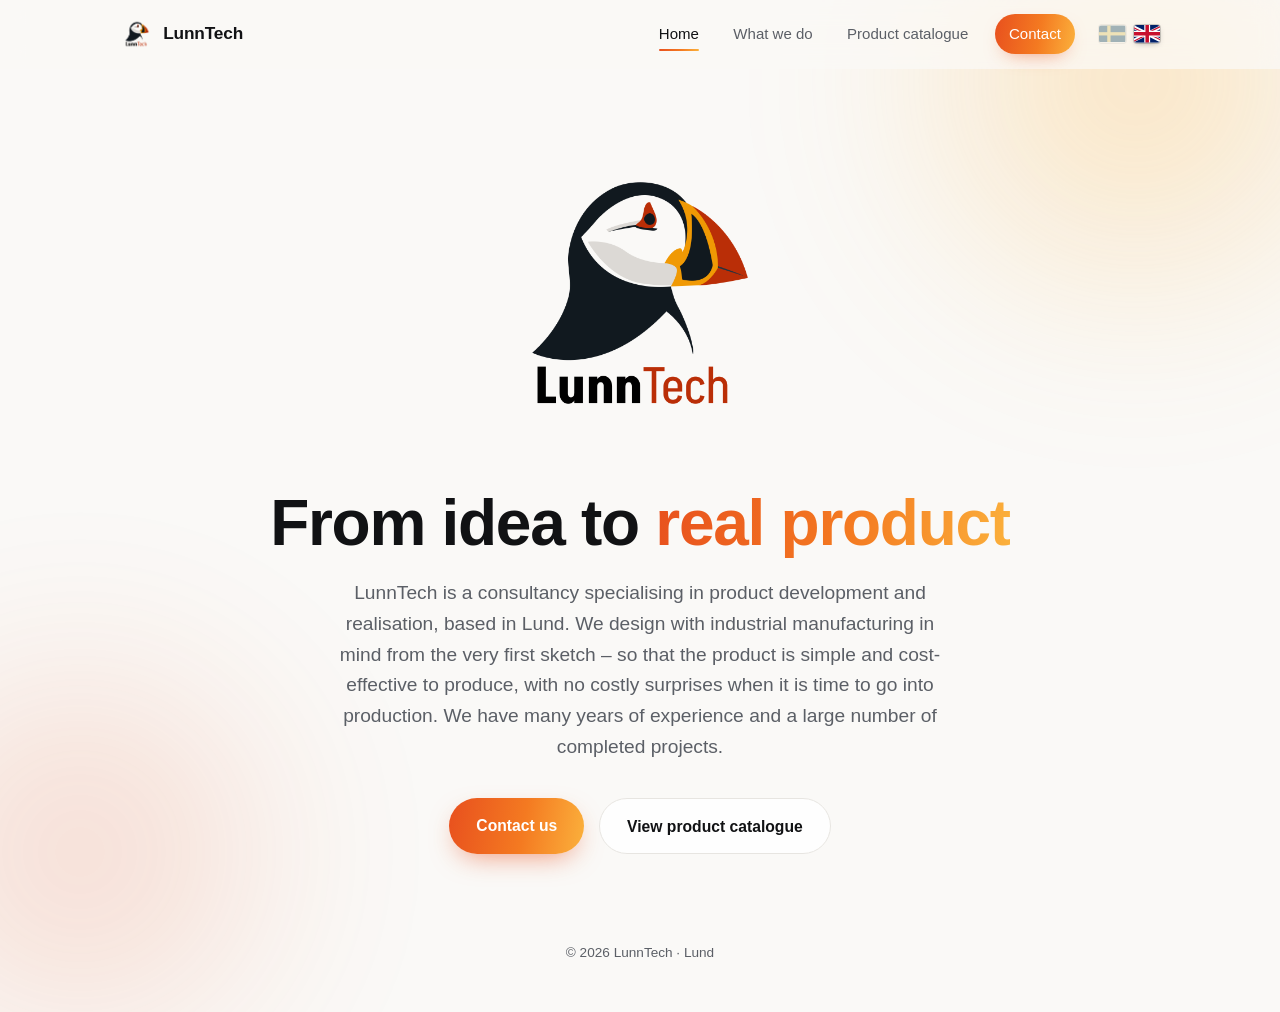
==== en/index.html @ b6a4ee86 "Lägg till engelsk version och språkval med flaggor - Engelska sidor i en/ (brittisk engelska) med al" ====
<!DOCTYPE html>
<html lang="en-GB">
<head>
  <meta charset="utf-8">
  <meta name="viewport" content="width=device-width, initial-scale=1">
  <title>LunnTech – Product development and realisation in Lund</title>
  <link rel="icon" type="image/svg+xml" href="../bilder/Logo.svg">
  <link rel="icon" type="image/png" href="../bilder/Logo.png">
  <link rel="apple-touch-icon" href="../bilder/Logo.png">
  <meta name="description" content="LunnTech is a consultancy specialising in product development and realisation, based in Lund.">
  <link rel="alternate" hreflang="sv" href="../index.html">
  <link rel="alternate" hreflang="en-GB" href="index.html">
  <link rel="stylesheet" href="../styles.css">
</head>
<body>

  <nav class="nav" aria-label="Main menu">
    <div class="wrap nav-inner">
      <a class="brand" href="index.html"><img src="../bilder/Logo.png" alt="">LunnTech</a>
      <ul class="nav-links" id="nav-links">
        <li><a href="index.html" aria-current="page">Home</a></li>
        <li><a href="what-we-do.html">What we do</a></li>
        <li><a href="products.html">Product catalogue</a></li>
        <li><a class="nav-cta" href="contact.html">Contact</a></li>
      </ul>
      <div class="lang-switch" role="group" aria-label="Choose language">
        <a class="flag" href="../index.html" hreflang="sv" lang="sv" title="Svenska" aria-label="Svenska"><svg viewBox="0 0 16 10" aria-hidden="true"><rect width="16" height="10" fill="#006AA7"/><rect x="5" width="2" height="10" fill="#FECC02"/><rect y="4" width="16" height="2" fill="#FECC02"/></svg></a>
        <a class="flag" href="index.html" hreflang="en-GB" lang="en-GB" title="English" aria-label="English" aria-current="true"><svg viewBox="0 0 60 30" preserveAspectRatio="xMidYMid slice" aria-hidden="true"><clipPath id="gb-clip"><path d="M30,15h30v15zv15h-30zh-30v-15zv-15h30z"/></clipPath><rect width="60" height="30" fill="#012169"/><path d="M0,0L60,30M60,0L0,30" stroke="#fff" stroke-width="6"/><path d="M0,0L60,30M60,0L0,30" clip-path="url(#gb-clip)" stroke="#C8102E" stroke-width="4"/><path d="M30,0v30M0,15h60" stroke="#fff" stroke-width="10"/><path d="M30,0v30M0,15h60" stroke="#C8102E" stroke-width="6"/></svg></a>
      </div>
      <button class="nav-toggle" aria-label="Open menu" aria-expanded="false" aria-controls="nav-links"><span></span></button>
    </div>
  </nav>

  <header class="hero wrap">
    <img class="logo" src="../bilder/Logo.png" alt="LunnTech">
    <h1>From idea to <span>real product</span></h1>
    <p class="lead">
      LunnTech is a consultancy specialising in product development and
      realisation, based in Lund. We design with industrial manufacturing in mind
      from the very first sketch – so that the product is simple and cost-effective
      to produce, with no costly surprises when it is time to go into production.
      We have many years of experience and a large number of completed projects.
    </p>
    <div class="actions">
      <a class="btn btn-primary" href="contact.html">Contact us</a>
      <a class="btn btn-ghost" href="products.html">View product catalogue</a>
    </div>
  </header>


  <footer>
    <div class="wrap">© 2026 LunnTech · Lund</div>
  </footer>

  <script src="../nav.js"></script>
</body>
</html>
---- styles.css ----
:root {
  --ink: #111214;
  --muted: #5b5f66;
  --line: #e7e5e1;
  --bg: #faf9f7;
  --card: #ffffff;
  --red: #E8501E;
  --orange: #F47A21;
  --amber: #FBB13C;
  --grad: linear-gradient(100deg, var(--red), var(--orange) 55%, var(--amber));
}

* { box-sizing: border-box; }
html { scroll-behavior: smooth; }

body {
  margin: 0;
  min-height: 100vh;
  background: var(--bg);
  color: var(--ink);
  font-family: "Helvetica Neue", Helvetica, Arial, sans-serif;
  line-height: 1.6;
  -webkit-font-smoothing: antialiased;
  overflow-x: hidden;
}

/* Dekorativa färgskimmer i bakgrunden */
body::before, body::after {
  content: "";
  position: fixed;
  z-index: -1;
  border-radius: 50%;
  filter: blur(90px);
  opacity: .35;
  pointer-events: none;
}
body::before {
  width: 38rem; height: 38rem;
  top: -14rem; right: -10rem;
  background: radial-gradient(circle, var(--amber), transparent 65%);
}
body::after {
  width: 34rem; height: 34rem;
  bottom: -14rem; left: -12rem;
  background: radial-gradient(circle, var(--red), transparent 65%);
  opacity: .22;
}

.wrap { width: 100%; max-width: 68rem; margin: 0 auto; padding: 0 1.5rem; }

/* ---------- Hero ---------- */
.hero {
  min-height: 92vh;
  display: flex;
  flex-direction: column;
  align-items: center;
  justify-content: center;
  text-align: center;
  padding: 4rem 0 3rem;
}

.logo {
  width: 100%;
  max-width: 20rem;
  height: auto;
  margin-bottom: 2.25rem;
  mix-blend-mode: multiply; /* gör PNG:ens vita bakgrund osynlig mot sidan */
  animation: rise .9s cubic-bezier(.2,.7,.2,1) both;
}

.eyebrow {
  display: inline-block;
  padding: .4rem 1rem;
  margin-bottom: 1.5rem;
  border: 1px solid var(--line);
  border-radius: 999px;
  background: rgba(255,255,255,.7);
  backdrop-filter: blur(6px);
  font-size: .78rem;
  letter-spacing: .14em;
  text-transform: uppercase;
  color: var(--muted);
  animation: rise .9s .1s cubic-bezier(.2,.7,.2,1) both;
}

h1 {
  margin: 0 0 1.25rem;
  font-size: clamp(2.2rem, 6vw, 4rem);
  line-height: 1.08;
  letter-spacing: -.02em;
  font-weight: 700;
  animation: rise .9s .2s cubic-bezier(.2,.7,.2,1) both;
}
h1 span {
  background: var(--grad);
  -webkit-background-clip: text;
  background-clip: text;
  color: transparent;
}

.lead {
  max-width: 38rem;
  margin: 0 0 2.25rem;
  font-size: clamp(1.02rem, 2vw, 1.2rem);
  color: var(--muted);
  animation: rise .9s .3s cubic-bezier(.2,.7,.2,1) both;
}

.actions {
  display: flex;
  gap: .9rem;
  flex-wrap: wrap;
  justify-content: center;
  animation: rise .9s .4s cubic-bezier(.2,.7,.2,1) both;
}

.btn {
  display: inline-block;
  padding: .9rem 1.7rem;
  border-radius: 999px;
  font-weight: 600;
  font-size: .98rem;
  text-decoration: none;
  transition: transform .2s ease, box-shadow .2s ease, background .2s ease;
}
.btn-primary {
  color: #fff;
  background: var(--grad);
  box-shadow: 0 10px 28px -10px rgba(232,80,30,.65);
}
.btn-primary:hover { transform: translateY(-2px); box-shadow: 0 16px 34px -10px rgba(232,80,30,.7); }
.btn-ghost {
  color: var(--ink);
  background: rgba(255,255,255,.8);
  border: 1px solid var(--line);
}
.btn-ghost:hover { transform: translateY(-2px); background: #fff; }

/* ---------- Sektioner ---------- */
section { padding: 3.5rem 0; }

.section-title {
  margin: 0 0 .5rem;
  font-size: .8rem;
  letter-spacing: .16em;
  text-transform: uppercase;
  color: var(--red);
  font-weight: 700;
  text-align: center;
}
.section-heading {
  margin: 0 auto 2.5rem;
  max-width: 36rem;
  text-align: center;
  font-size: clamp(1.5rem, 3.5vw, 2.1rem);
  line-height: 1.2;
  letter-spacing: -.01em;
}

.grid { display: grid; gap: 1.25rem; grid-template-columns: repeat(auto-fit, minmax(15rem, 1fr)); }

.card {
  position: relative;
  padding: 1.9rem 1.6rem;
  background: var(--card);
  border: 1px solid var(--line);
  border-radius: 1.25rem;
  transition: transform .25s ease, box-shadow .25s ease, border-color .25s ease;
}
.card:hover {
  transform: translateY(-4px);
  border-color: transparent;
  box-shadow: 0 22px 44px -22px rgba(17,18,20,.28);
}
.card::before {
  content: "";
  position: absolute; left: 1.6rem; top: 0;
  width: 2.6rem; height: 3px;
  background: var(--grad);
  border-radius: 0 0 3px 3px;
}
.card h3 { margin: .4rem 0 .6rem; font-size: 1.12rem; }
.card p { margin: 0; color: var(--muted); font-size: .97rem; }

.icon {
  width: 2.8rem; height: 2.8rem;
  display: grid; place-items: center;
  margin-bottom: 1rem;
  border-radius: .8rem;
  background: linear-gradient(135deg, rgba(232,80,30,.12), rgba(251,177,60,.2));
}
.icon svg { width: 1.4rem; height: 1.4rem; stroke: var(--red); fill: none; stroke-width: 1.8; stroke-linecap: round; stroke-linejoin: round; }

/* ---------- Kontakt ---------- */
.contact {
  display: grid;
  gap: 1.25rem;
  grid-template-columns: repeat(auto-fit, minmax(17rem, 1fr));
  max-width: 46rem;
  margin: 0 auto;
}
.contact a.card { color: inherit; text-decoration: none; display: block; }
.contact .label { font-size: .78rem; letter-spacing: .12em; text-transform: uppercase; color: var(--muted); }
.contact .value { margin-top: .3rem; font-size: 1.1rem; font-weight: 600; font-style: normal; }

footer {
  padding: 2.5rem 0 3rem;
  text-align: center;
  font-size: .85rem;
  color: var(--muted);
}

@keyframes rise {
  from { opacity: 0; transform: translateY(18px); }
  to   { opacity: 1; transform: none; }
}
@media (prefers-reduced-motion: reduce) {
  * { animation: none !important; transition: none !important; }
  html { scroll-behavior: auto; }
}
  

/* ---------- Navigering ---------- */
.nav {
  position: sticky;
  top: 0;
  z-index: 50;
  background: rgba(250,249,247,.78);
  backdrop-filter: saturate(1.4) blur(12px);
  -webkit-backdrop-filter: saturate(1.4) blur(12px);
  border-bottom: 1px solid transparent;
  transition: border-color .25s ease, box-shadow .25s ease;
}
.nav.scrolled { border-bottom-color: var(--line); box-shadow: 0 8px 24px -18px rgba(17,18,20,.25); }
.nav-inner {
  display: flex;
  align-items: center;
  justify-content: space-between;
  height: 4.25rem;
}
.brand {
  display: flex;
  align-items: center;
  gap: .6rem;
  color: var(--ink);
  text-decoration: none;
  font-weight: 700;
  letter-spacing: -.01em;
  font-size: 1.08rem;
}
.brand img { width: 2.1rem; height: 2.1rem; mix-blend-mode: multiply; }

.nav-links { display: flex; align-items: center; gap: .35rem; list-style: none; margin: 0; padding: 0; }
.nav-links a {
  position: relative;
  display: block;
  padding: .5rem .9rem;
  color: var(--muted);
  text-decoration: none;
  font-size: .94rem;
  font-weight: 500;
  border-radius: 999px;
  transition: color .2s ease, background .2s ease;
}
.nav-links a:hover { color: var(--ink); background: rgba(17,18,20,.05); }
.nav-links a[aria-current="page"] { color: var(--ink); }
.nav-links a[aria-current="page"]::after {
  content: "";
  position: absolute;
  left: .9rem; right: .9rem; bottom: .2rem;
  height: 2px;
  border-radius: 2px;
  background: var(--grad);
}
.nav-links .nav-cta {
  margin-left: .4rem;
  color: #fff;
  background: var(--grad);
  box-shadow: 0 8px 20px -10px rgba(232,80,30,.65);
}
.nav-links .nav-cta:hover { color: #fff; background: var(--grad); transform: translateY(-1px); }

.nav-toggle {
  display: none;
  width: 2.6rem; height: 2.6rem;
  border: 1px solid var(--line);
  border-radius: .75rem;
  background: #fff;
  cursor: pointer;
  place-items: center;
}
.nav-toggle span, .nav-toggle span::before, .nav-toggle span::after {
  display: block;
  width: 1.1rem; height: 2px;
  background: var(--ink);
  border-radius: 2px;
  transition: transform .25s ease, opacity .2s ease;
  content: "";
}
.nav-toggle span { position: relative; }
.nav-toggle span::before { position: absolute; top: -6px; }
.nav-toggle span::after  { position: absolute; top: 6px; }
.nav.open .nav-toggle span { background: transparent; }
.nav.open .nav-toggle span::before { transform: translateY(6px) rotate(45deg); }
.nav.open .nav-toggle span::after  { transform: translateY(-6px) rotate(-45deg); }

@media (max-width: 720px) {
  .nav-toggle { display: grid; }
  .nav-links {
    position: absolute;
    top: 100%; left: 0; right: 0;
    flex-direction: column;
    align-items: stretch;
    gap: .25rem;
    padding: .75rem 1.5rem 1.25rem;
    background: rgba(250,249,247,.97);
    border-bottom: 1px solid var(--line);
    opacity: 0;
    transform: translateY(-8px);
    pointer-events: none;
    transition: opacity .2s ease, transform .2s ease;
  }
  .nav.open .nav-links { opacity: 1; transform: none; pointer-events: auto; }
  .nav-links a { padding: .8rem 1rem; font-size: 1rem; }
  .nav-links a[aria-current="page"]::after { left: 1rem; right: auto; width: 1.5rem; bottom: .45rem; }
  .nav-links .nav-cta { margin: .4rem 0 0; text-align: center; }
}

/* ---------- Produktkatalog ---------- */
.page-head { padding: 5rem 0 1rem; text-align: center; }
.page-head h1 { animation: rise .9s .1s cubic-bezier(.2,.7,.2,1) both; }
.page-head .section-title { animation: rise .9s cubic-bezier(.2,.7,.2,1) both; }

.project { padding: 4.5rem 0; }
.project + .project { border-top: 1px solid var(--line); }

.project-head {
  display: flex;
  align-items: baseline;
  gap: 1.25rem;
  margin-bottom: 2rem;
}
.project-title {
  margin: 0;
  font-size: clamp(2rem, 5vw, 3.2rem);
  line-height: 1;
  letter-spacing: -.025em;
  font-weight: 700;
}
.project-head::after {
  content: "";
  flex: 1;
  height: 1px;
  align-self: center;
  background: linear-gradient(90deg, var(--line), transparent);
}

.gallery { display: grid; gap: 1.25rem; grid-template-columns: repeat(12, 1fr); }
.shot {
  --pad: clamp(1.25rem, 3.5vw, 2.5rem);
  grid-column: span 12;
  position: relative;
  margin: 0;
  background: linear-gradient(160deg, #ffffff, #f3f1ed);
  border: 1px solid var(--line);
  border-radius: 1.5rem;
  overflow: hidden;
  cursor: zoom-in;
  transition: transform .3s ease, box-shadow .3s ease;
}
.shot:hover { transform: translateY(-4px); box-shadow: 0 28px 50px -30px rgba(17,18,20,.35); }
.shot img {
  display: block;
  transition: transform .5s cubic-bezier(.2,.7,.2,1);
}
.shot:hover img { transform: scale(1.03); }

/* Foton: frilagda objekt med luft runt, centrerade i ramen */
.shot.photo { min-height: 14rem; }
.shot.photo img {
  position: absolute;
  inset: var(--pad);
  width: calc(100% - 2 * var(--pad));
  height: calc(100% - 2 * var(--pad));
  object-fit: contain;
}
.shot.square { aspect-ratio: 1; }
/* Motiv som är beskuret i bildens kant (t.ex. handen) går ut i ramens kant */
.shot.bleed-right img {
  right: 0;
  width: calc(100% - var(--pad));
  object-position: right center;
  transform-origin: right center;
}

/* Renderingar: fyller ramen kant i kant så att skuggan når ramens kant */
.shot.render img {
  width: 100%;
  height: 100%;
  object-fit: cover;
}

.span-7 { grid-column: span 7; }
.span-5 { grid-column: span 5; }
.span-6 { grid-column: span 6; }
.shot.single { grid-column: 1 / -1; width: 100%; max-width: 46rem; margin: 0 auto; }

@media (max-width: 760px) {
  .span-7, .span-5, .span-6 { grid-column: span 12; }
  .shot.photo { aspect-ratio: var(--ar, 4 / 3); min-height: 0; }
}

/* Lightbox */
.lightbox {
  position: fixed;
  inset: 0;
  z-index: 100;
  display: grid;
  place-items: center;
  padding: 2rem;
  background: rgba(250,249,247,.94);
  backdrop-filter: blur(8px);
  opacity: 0;
  pointer-events: none;
  transition: opacity .25s ease;
  cursor: zoom-out;
}
.lightbox.show { opacity: 1; pointer-events: auto; }
.lightbox img { max-width: 100%; max-height: 88vh; object-fit: contain; }
.lightbox button {
  position: absolute;
  top: 1.25rem; right: 1.25rem;
  width: 2.75rem; height: 2.75rem;
  border: 1px solid var(--line);
  border-radius: 50%;
  background: #fff;
  font-size: 1.4rem;
  line-height: 1;
  cursor: pointer;
}

/* Videolänk i projektrubriken */
.project-head { flex-wrap: wrap; row-gap: .9rem; }
.project-head::after { order: 1; }
.video-link {
  order: 2;
  display: inline-flex;
  align-items: center;
  gap: .65rem;
  padding: .45rem 1.1rem .45rem .45rem;
  align-self: center;
  border: 1px solid var(--line);
  border-radius: 999px;
  background: rgba(255,255,255,.85);
  color: var(--ink);
  font-size: .9rem;
  font-weight: 600;
  text-decoration: none;
  white-space: nowrap;
  transition: transform .2s ease, box-shadow .2s ease, border-color .2s ease;
}
.video-link:hover {
  transform: translateY(-2px);
  border-color: transparent;
  box-shadow: 0 14px 30px -14px rgba(232,80,30,.55);
}
.video-link .play {
  display: grid;
  place-items: center;
  width: 2rem; height: 2rem;
  border-radius: 50%;
  background: var(--grad);
  box-shadow: 0 6px 14px -6px rgba(232,80,30,.7);
}
.video-link .play svg { width: .9rem; height: .9rem; fill: #fff; margin-left: 2px; }


@media (max-width: 760px) {
  .project-head::after { display: none; }
}

/* ---------- Vad vi gör ---------- */
.services { padding: 3rem 0 5rem; }
.nav-links .nav-cta[aria-current="page"]::after { background: rgba(255,255,255,.85); }

/* ---------- Språkval ---------- */
.nav-inner { justify-content: flex-start; gap: .75rem; }
.nav-links { margin-left: auto; }
.lang-switch {
  display: flex;
  align-items: center;
  gap: .5rem;
  margin-left: .75rem;
}
.flag {
  display: block;
  width: 1.65rem;
  height: 1.1rem;
  border-radius: 3px;
  overflow: hidden;
  opacity: .45;
  filter: saturate(.4);
  box-shadow: 0 0 0 1px rgba(17,18,20,.12);
  transition: opacity .2s ease, filter .2s ease, transform .2s ease;
}
.flag svg { display: block; width: 100%; height: 100%; }
.flag:hover { opacity: .9; filter: none; transform: translateY(-1px); }
.flag[aria-current="true"] { opacity: 1; filter: none; box-shadow: 0 0 0 1px rgba(17,18,20,.18), 0 2px 6px -2px rgba(17,18,20,.35); }

@media (max-width: 720px) {
  .lang-switch { margin-left: auto; }
}
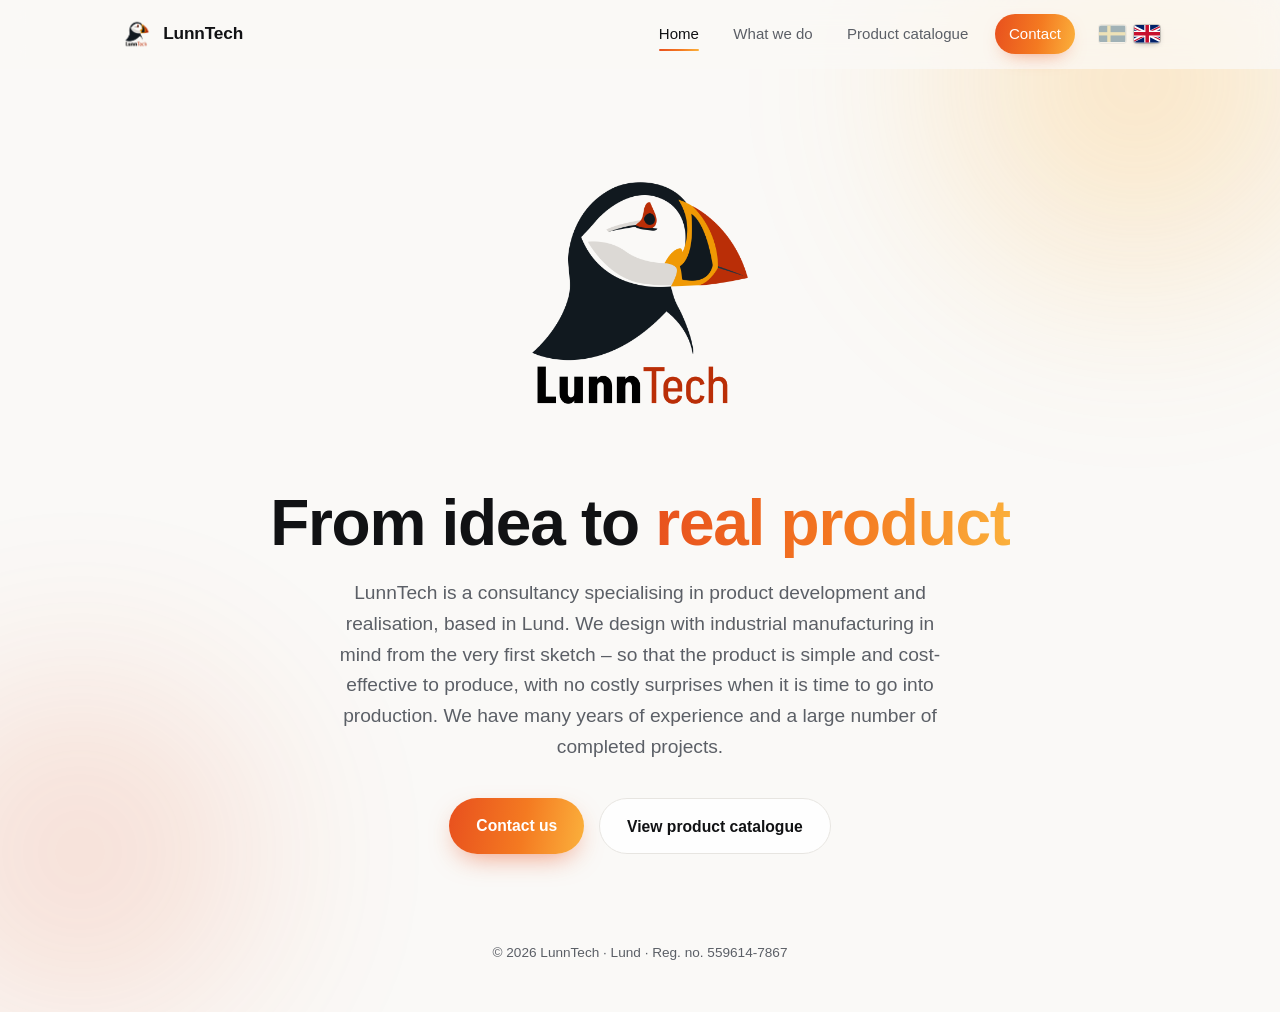
==== commit c1834342: "Lägg till organisationsnummer i sidfoten Co-Authored-By: Claude Opus 5.5 <noreply@anthropic.com>" ====
--- a/en/index.html
+++ b/en/index.html
@@ -49,7 +49,7 @@
 
 
   <footer>
-    <div class="wrap">© 2026 LunnTech · Lund</div>
+    <div class="wrap">© 2026 LunnTech · Lund · Reg. no. 559614-7867</div>
   </footer>
 
   <script src="../nav.js"></script>
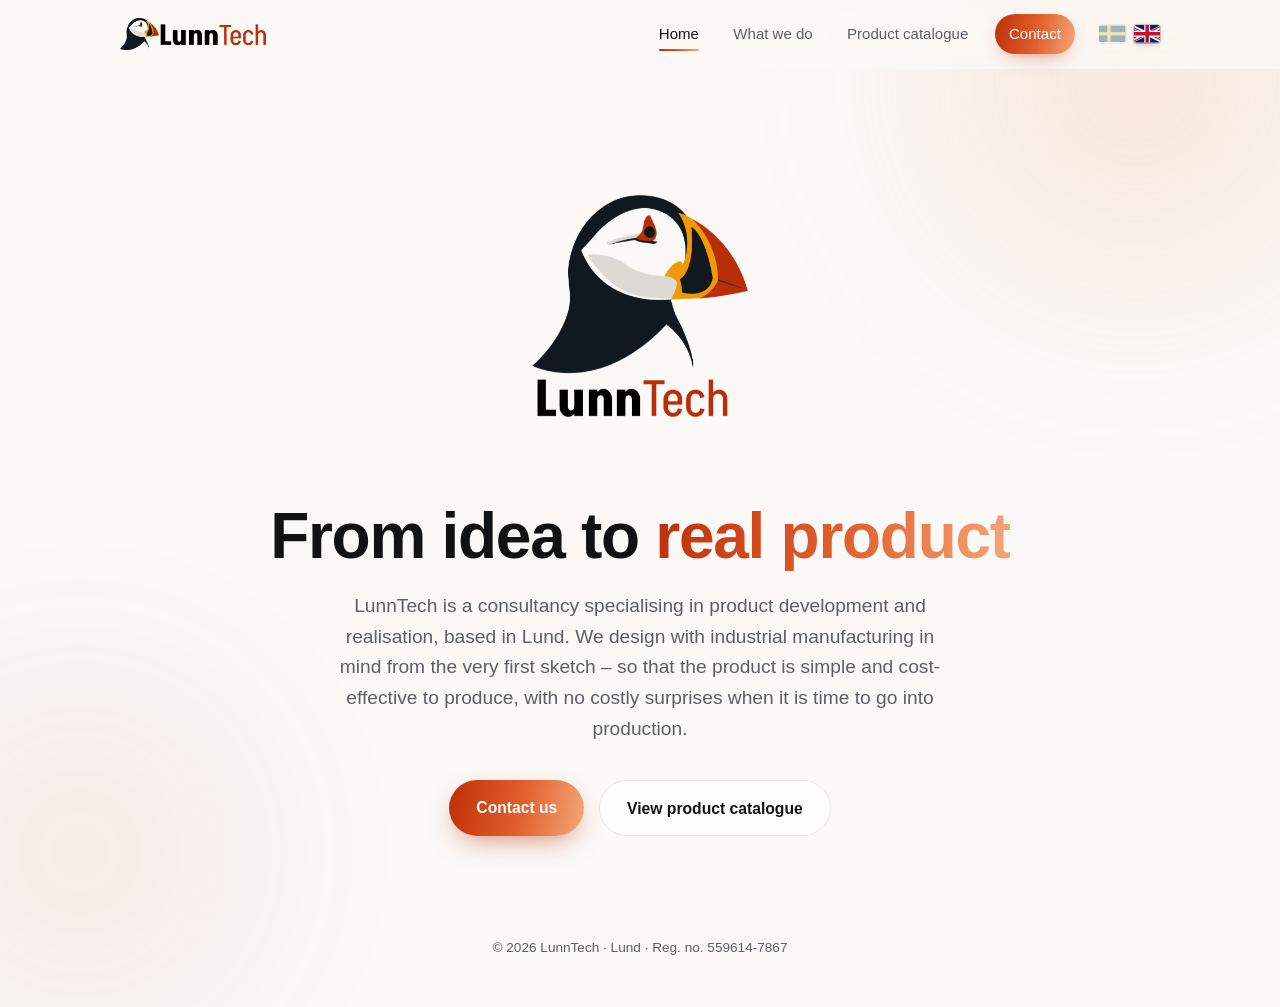
==== commit f25fd507: "Bokning via OrganAise, ny logga, accentfärg och värdeerbjudande - Kontaktsidan: bokningssektion med " ====
--- a/en/index.html
+++ b/en/index.html
@@ -16,7 +16,7 @@
 
   <nav class="nav" aria-label="Main menu">
     <div class="wrap nav-inner">
-      <a class="brand" href="index.html"><img src="../bilder/Logo.png" alt="">LunnTech</a>
+      <a class="brand" href="index.html"><img src="../bilder/Logo-wide.png" alt="LunnTech" width="1080" height="237"></a>
       <ul class="nav-links" id="nav-links">
         <li><a href="index.html" aria-current="page">Home</a></li>
         <li><a href="what-we-do.html">What we do</a></li>
@@ -39,7 +39,6 @@
       realisation, based in Lund. We design with industrial manufacturing in mind
       from the very first sketch – so that the product is simple and cost-effective
       to produce, with no costly surprises when it is time to go into production.
-      We have many years of experience and a large number of completed projects.
     </p>
     <div class="actions">
       <a class="btn btn-primary" href="contact.html">Contact us</a>
--- a/styles.css
+++ b/styles.css
@@ -4,10 +4,10 @@
   --line: #e7e5e1;
   --bg: #faf9f7;
   --card: #ffffff;
-  --red: #E8501E;
-  --orange: #F47A21;
-  --amber: #FBB13C;
-  --grad: linear-gradient(100deg, var(--red), var(--orange) 55%, var(--amber));
+  --accent: #be2f07;
+  --accent-mid: #e2622f;
+  --accent-light: #f6a77a;
+  --grad: linear-gradient(100deg, var(--accent), var(--accent-mid) 55%, var(--accent-light));
 }
 
 * { box-sizing: border-box; }
@@ -31,19 +31,19 @@
   z-index: -1;
   border-radius: 50%;
   filter: blur(90px);
-  opacity: .35;
+  opacity: .3;
   pointer-events: none;
 }
 body::before {
   width: 38rem; height: 38rem;
   top: -14rem; right: -10rem;
-  background: radial-gradient(circle, var(--amber), transparent 65%);
+  background: radial-gradient(circle, var(--accent-light), transparent 65%);
 }
 body::after {
   width: 34rem; height: 34rem;
   bottom: -14rem; left: -12rem;
-  background: radial-gradient(circle, var(--red), transparent 65%);
-  opacity: .22;
+  background: radial-gradient(circle, var(--accent), transparent 65%);
+  opacity: .1;
 }
 
 .wrap { width: 100%; max-width: 68rem; margin: 0 auto; padding: 0 1.5rem; }
@@ -126,9 +126,9 @@
 .btn-primary {
   color: #fff;
   background: var(--grad);
-  box-shadow: 0 10px 28px -10px rgba(232,80,30,.65);
-}
-.btn-primary:hover { transform: translateY(-2px); box-shadow: 0 16px 34px -10px rgba(232,80,30,.7); }
+  box-shadow: 0 10px 28px -10px rgba(190,47,7,.65);
+}
+.btn-primary:hover { transform: translateY(-2px); box-shadow: 0 16px 34px -10px rgba(190,47,7,.7); }
 .btn-ghost {
   color: var(--ink);
   background: rgba(255,255,255,.8);
@@ -144,7 +144,7 @@
   font-size: .8rem;
   letter-spacing: .16em;
   text-transform: uppercase;
-  color: var(--red);
+  color: var(--accent);
   font-weight: 700;
   text-align: center;
 }
@@ -187,9 +187,9 @@
   display: grid; place-items: center;
   margin-bottom: 1rem;
   border-radius: .8rem;
-  background: linear-gradient(135deg, rgba(232,80,30,.12), rgba(251,177,60,.2));
-}
-.icon svg { width: 1.4rem; height: 1.4rem; stroke: var(--red); fill: none; stroke-width: 1.8; stroke-linecap: round; stroke-linejoin: round; }
+  background: linear-gradient(135deg, rgba(190,47,7,.12), rgba(246,167,122,.22));
+}
+.icon svg { width: 1.4rem; height: 1.4rem; stroke: var(--accent); fill: none; stroke-width: 1.8; stroke-linecap: round; stroke-linejoin: round; }
 
 /* ---------- Kontakt ---------- */
 .contact {
@@ -248,7 +248,7 @@
   letter-spacing: -.01em;
   font-size: 1.08rem;
 }
-.brand img { width: 2.1rem; height: 2.1rem; mix-blend-mode: multiply; }
+.brand img { display: block; height: 2rem; width: auto; }
 
 .nav-links { display: flex; align-items: center; gap: .35rem; list-style: none; margin: 0; padding: 0; }
 .nav-links a {
@@ -276,7 +276,7 @@
   margin-left: .4rem;
   color: #fff;
   background: var(--grad);
-  box-shadow: 0 8px 20px -10px rgba(232,80,30,.65);
+  box-shadow: 0 8px 20px -10px rgba(190,47,7,.65);
 }
 .nav-links .nav-cta:hover { color: #fff; background: var(--grad); transform: translateY(-1px); }
 
@@ -462,7 +462,7 @@
 .video-link:hover {
   transform: translateY(-2px);
   border-color: transparent;
-  box-shadow: 0 14px 30px -14px rgba(232,80,30,.55);
+  box-shadow: 0 14px 30px -14px rgba(190,47,7,.55);
 }
 .video-link .play {
   display: grid;
@@ -470,7 +470,7 @@
   width: 2rem; height: 2rem;
   border-radius: 50%;
   background: var(--grad);
-  box-shadow: 0 6px 14px -6px rgba(232,80,30,.7);
+  box-shadow: 0 6px 14px -6px rgba(190,47,7,.7);
 }
 .video-link .play svg { width: .9rem; height: .9rem; fill: #fff; margin-left: 2px; }
 
@@ -510,3 +510,84 @@
 @media (max-width: 720px) {
   .lang-switch { margin-left: auto; }
 }
+
+/* ---------- Boka möte (OrganAise) ---------- */
+.booking { padding-top: 1rem; }
+.booking-inner {
+  display: grid;
+  grid-template-columns: minmax(13rem, 17rem) 1fr;
+  gap: 2.5rem;
+  align-items: start;
+  max-width: 64rem;
+  margin: 0 auto;
+  padding: 2.25rem;
+  background: var(--card);
+  border: 1px solid var(--line);
+  border-radius: 1.25rem;
+  box-shadow: 0 22px 44px -30px rgba(17,18,20,.25);
+}
+.booking-person { display: flex; flex-direction: column; align-items: center; text-align: center; }
+.booking-photo {
+  width: 8.5rem; height: 8.5rem;
+  border-radius: 50%;
+  object-fit: cover;
+  object-position: center top;
+  margin-bottom: 1.1rem;
+  box-shadow: 0 0 0 3px var(--card), 0 0 0 5px var(--accent);
+}
+.booking-name { margin: 0; font-size: 1.12rem; font-weight: 700; }
+.booking-widget { border-radius: .8rem; overflow: hidden; min-width: 0; }
+.organai-inline-widget { width: 100% !important; min-width: 0 !important; }
+
+@media (max-width: 760px) {
+  .booking-inner { grid-template-columns: 1fr; padding: 1.5rem 1rem; gap: 1.75rem; }
+}
+
+/* ---------- Värdeerbjudande & erbjudande (Vad vi gör) ---------- */
+.section-heading span,
+.offer-box h2 span {
+  background: var(--grad);
+  -webkit-background-clip: text;
+  background-clip: text;
+  color: transparent;
+}
+.value { padding-top: 2rem; }
+.value-lead {
+  max-width: 44rem;
+  margin: -1rem auto 2.5rem;
+  text-align: center;
+  color: var(--muted);
+  font-size: 1.05rem;
+  line-height: 1.75;
+}
+.offer-box {
+  position: relative;
+  max-width: 52rem;
+  margin: 0 auto;
+  padding: 3rem 2rem;
+  text-align: center;
+  background:
+    linear-gradient(var(--card), var(--card)) padding-box,
+    var(--grad) border-box;
+  border: 2px solid transparent;
+  border-radius: 1.5rem;
+  box-shadow: 0 30px 60px -36px rgba(190,47,7,.45);
+}
+.offer-box h2 {
+  margin: 0 auto 1rem;
+  max-width: 34rem;
+  font-size: clamp(1.4rem, 3.2vw, 1.9rem);
+  line-height: 1.25;
+  letter-spacing: -.01em;
+}
+.offer-box p:not(.section-title) {
+  max-width: 36rem;
+  margin: 0 auto 1.75rem;
+  color: var(--muted);
+}
+.offer-box .actions { animation: none; }
+#booking-title { scroll-margin-top: 6rem; }
+
+@media (max-width: 720px) {
+  .offer-box { padding: 2.25rem 1.25rem; }
+}
